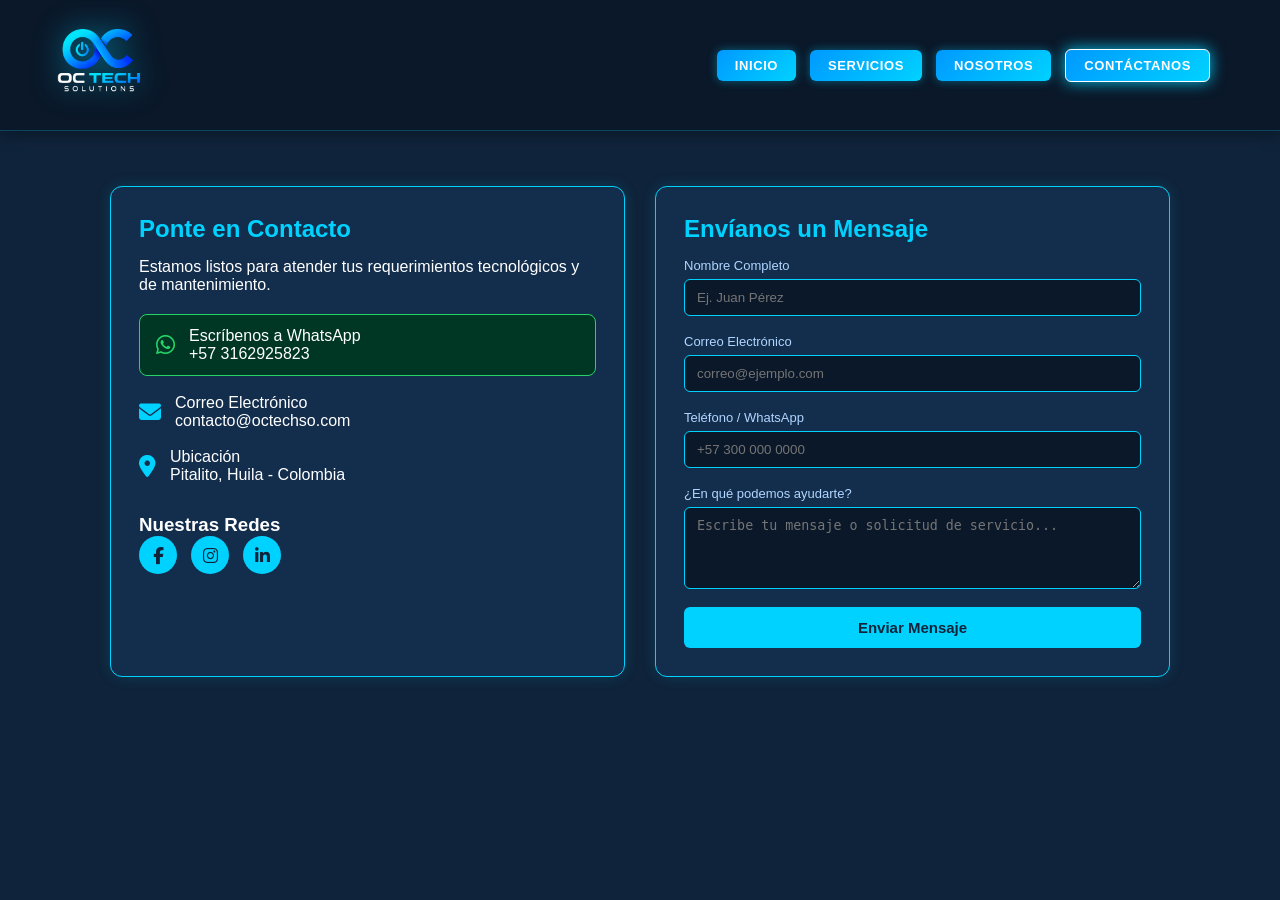
==== contacto.html @ 6e37e87f "actualizacion encabezado" ====
<!DOCTYPE html>
<html lang="es">
<head>
    <meta charset="UTF-8">
    <meta name="viewport" content="width=device-width, initial-scale=1.0">
    <title>Contacto - OC Tech Solutions</title>
    <link rel="stylesheet" href="https://cdnjs.cloudflare.com/ajax/libs/font-awesome/6.4.0/css/all.min.css">
    <link rel="stylesheet" href="css/styles.css">
</head>
<body class="contact-body">

    <!-- Navegación Superior Alineada en la línea central -->
    <header class="header-navbar">
        <div class="logo-container">
            <a href="index.html">
                <img src="assets/img/OCTECHa.png" alt="OC Tech Solutions" class="logo">
            </a>
        </div>
        <nav class="nav-links">
            <a href="index.html" class="btn-glow">INICIO</a>
            <a href="index.html#servicios" class="btn-glow">SERVICIOS</a>
            <a href="index.html#nosotros" class="btn-glow">NOSOTROS</a>
            <a href="contacto.html" class="btn-glow active">CONTÁCTANOS</a>
        </nav>
    </header>

    <!-- Contenedor de Formulario e Información -->
    <main class="contact-container">
        
        <section class="contact-info-card">
            <h2>Ponte en Contacto</h2>
            <p>Estamos listos para atender tus requerimientos tecnológicos y de mantenimiento.</p>

            <div class="info-items">
                <a href="https://wa.me/573162925823?text=Hola,%20me%20gustaría%20obtener%20más%20información" target="_blank" class="info-item whatsapp-btn">
                    <i class="fa-brands fa-whatsapp"></i>
                    <div>
                        <span>Escríbenos a WhatsApp</span>
                        <p>+57 3162925823</p>
                    </div>
                </a>

                <div class="info-item">
                    <i class="fa-solid fa-envelope"></i>
                    <div>
                        <span>Correo Electrónico</span>
                        <p>contacto@octechso.com</p>
                    </div>
                </div>

                <div class="info-item">
                    <i class="fa-solid fa-location-dot"></i>
                    <div>
                        <span>Ubicación</span>
                        <p>Pitalito, Huila - Colombia</p>
                    </div>
                </div>
            </div>

            <div class="social-media">
                <h3>Nuestras Redes</h3>
                <div class="social-icons">
                    <a href="https://facebook.com" target="_blank" aria-label="Facebook"><i class="fa-brands fa-facebook-f"></i></a>
                    <a href="https://instagram.com" target="_blank" aria-label="Instagram"><i class="fa-brands fa-instagram"></i></a>
                    <a href="https://linkedin.com" target="_blank" aria-label="LinkedIn"><i class="fa-brands fa-linkedin-in"></i></a>
                </div>
            </div>
        </section>

        <section class="contact-form-card">
            <h2>Envíanos un Mensaje</h2>
            <form id="contactForm">
                <div class="input-group">
                    <label for="nombre">Nombre Completo</label>
                    <input type="text" id="nombre" name="nombre" placeholder="Ej. Juan Pérez" required>
                </div>

                <div class="input-group">
                    <label for="email">Correo Electrónico</label>
                    <input type="email" id="email" name="email" placeholder="correo@ejemplo.com" required>
                </div>

                <div class="input-group">
                    <label for="telefono">Teléfono / WhatsApp</label>
                    <input type="tel" id="telefono" name="telefono" placeholder="+57 300 000 0000">
                </div>

                <div class="input-group">
                    <label for="mensaje">¿En qué podemos ayudarte?</label>
                    <textarea id="mensaje" name="mensaje" rows="4" placeholder="Escribe tu mensaje o solicitud de servicio..." required></textarea>
                </div>

                <button type="submit" class="submit-btn">Enviar Mensaje</button>
            </form>
        </section>

    </main>

</body>
</html>
---- css/styles.css ----
/* ==========================================================
   CONFIGURACIÓN GENERAL - TONO AZUL ESTILO INTEL / TECH ELEGANTE
   ========================================================== */
:root {
    --primary-light-blue: #00d2ff;
    --accent-glow: rgba(0, 210, 255, 0.5);
    /* Azul más claro, elegante estilo Intel/Tech corporativo */
    --bg-dark: #0f233a; 
    --bg-header: #0a1829;
    --card-bg: #132e4d;
}

* {
    box-sizing: border-box;
    margin: 0;
    padding: 0;
}

body {
    background-color: var(--bg-dark);
    color: #ffffff;
    font-family: 'Segoe UI', Tahoma, Geneva, Verdana, sans-serif;
    min-height: 100vh;
}

/* ==========================================================
   HEADER Y NAVBAR - CENTRADO Y LOGO MÁS GRANDE
   ========================================================== */
.header-navbar {
    width: 100%;
    background-color: var(--bg-header);
    padding: 15px 50px;
    display: flex;
    justify-content: space-between;
    align-items: center; /* Alinea verticalmente el logo y los botones al centro */
    box-shadow: 0 4px 15px rgba(0, 0, 0, 0.3);
    border-bottom: 1px solid rgba(0, 210, 255, 0.25);
}

/* Logo más grande y bien proporcionado en la barra */
.header-navbar .logo-container {
    display: flex;
    align-items: center;
}

.header-navbar .logo-container img {
    height: 100px; /* Aumentado a 100px para mayor presencia */
    width: auto;
    display: block;
    filter: drop-shadow(0 0 14px var(--accent-glow));
    transition: transform 0.3s ease;
}

.header-navbar .logo-container img:hover {
    transform: scale(1.04);
}

/* Menú de enlaces más centrado y equilibrado */
.nav-links {
    display: flex;
    align-items: center;
    justify-content: center;
    gap: 14px; /* Un poco más juntos para dar más espacio */
    margin-left: auto; /* Mantiene el grupo en una posición armónica */
    margin-right: 20px;
}

/* Botones con tamaño más moderado, elegante y sutil */
.btn-glow {
    background: linear-gradient(135deg, #0099ff, #00d2ff);
    color: #ffffff !important;
    padding: 8px 18px; /* Reducido para que no queden gigantes */
    border-radius: 6px;
    font-size: 13px;   /* Tamaño de letra más sutil y estilizado */
    font-weight: 700;
    text-decoration: none;
    text-transform: uppercase;
    letter-spacing: 0.6px;
    box-shadow: 0 0 10px rgba(0, 210, 255, 0.4);
    transition: all 0.3s ease-in-out;
    display: inline-flex;
    align-items: center;
    justify-content: center;
}

.btn-glow:hover {
    transform: translateY(-2px);
    box-shadow: 0 0 18px rgba(0, 210, 255, 0.8);
    background: linear-gradient(135deg, #00b4db, #00e5ff);
}

.btn-glow.active {
    border: 1.5px solid #ffffff;
    box-shadow: 0 0 15px rgba(0, 210, 255, 0.9);
}

/* ==========================================================
   PÁGINA PRINCIPAL / SLIDER & SERVICIOS
   ========================================================== */
.main-content {
    max-width: 1200px;
    margin: 35px auto;
    padding: 0 20px;
}

.slider-container {
    position: relative;
    width: 100%;
    max-width: 850px;
    height: 420px;
    margin: 0 auto 40px auto;
    overflow: hidden;
    border-radius: 12px;
    border: 2px solid var(--primary-light-blue);
    box-shadow: 0 6px 25px var(--accent-glow);
    background-color: #0d223a;
}

.slide img {
    width: 100%;
    height: 100%;
    object-fit: cover;
    display: block;
}

.slide-caption {
    position: absolute;
    bottom: 0;
    width: 100%;
    padding: 14px;
    background: rgba(10, 24, 41, 0.88);
    color: #ffffff;
    text-align: center;
    font-size: 17px;
    font-weight: 600;
}

.services-section {
    margin-top: 35px;
    text-align: center;
}

.section-title {
    font-size: 30px;
    color: var(--primary-light-blue);
    margin-bottom: 25px;
}

.services-grid {
    display: grid;
    grid-template-columns: repeat(auto-fit, minmax(240px, 1fr));
    gap: 22px;
}

.service-card {
    background: var(--card-bg);
    border: 1px solid var(--primary-light-blue);
    border-radius: 10px;
    padding: 22px;
    text-align: left;
    box-shadow: 0 4px 15px rgba(0, 210, 255, 0.15);
    transition: transform 0.3s ease;
}

.service-card:hover {
    transform: translateY(-4px);
}

.service-card h3 {
    color: #ffffff;
    margin-bottom: 10px;
    font-size: 18px;
}

.service-card p {
    color: #b0d5ff;
    font-size: 14px;
    line-height: 1.5;
}

/* ==========================================================
   PÁGINA DE CONTACTO (contacto.html)
   ========================================================== */
.contact-container {
    max-width: 1100px;
    margin: 35px auto;
    padding: 20px;
    display: grid;
    grid-template-columns: 1fr 1fr;
    gap: 30px;
}

.contact-info-card, .contact-form-card {
    background: var(--card-bg);
    border: 1px solid var(--primary-light-blue);
    border-radius: 12px;
    padding: 28px;
    box-shadow: 0 0 15px rgba(0, 210, 255, 0.15);
}

.contact-info-card h2, .contact-form-card h2 {
    color: var(--primary-light-blue);
    margin-bottom: 15px;
}

.info-items {
    margin-top: 20px;
    display: flex;
    flex-direction: column;
    gap: 18px;
}

.info-item {
    display: flex;
    align-items: center;
    gap: 14px;
    color: #ffffff;
    text-decoration: none;
}

.info-item i {
    font-size: 22px;
    color: var(--primary-light-blue);
}

.whatsapp-btn {
    background: #003624;
    border: 1px solid #25d366;
    padding: 12px 16px;
    border-radius: 8px;
    transition: transform 0.2s, box-shadow 0.2s;
}

.whatsapp-btn i {
    color: #25d366;
}

.whatsapp-btn:hover {
    transform: translateY(-2px);
    box-shadow: 0 0 10px rgba(37, 211, 102, 0.4);
}

.social-media {
    margin-top: 30px;
}

.social-icons {
    display: flex;
    gap: 14px;
}

.social-icons a {
    width: 38px;
    height: 38px;
    border-radius: 50%;
    background: var(--primary-light-blue);
    color: var(--bg-dark);
    display: flex;
    align-items: center;
    justify-content: center;
    text-decoration: none;
    font-size: 17px;
    transition: background 0.3s, transform 0.2s;
}

.social-icons a:hover {
    background: #ffffff;
    transform: scale(1.1);
}

.input-group {
    margin-bottom: 18px;
    display: flex;
    flex-direction: column;
}

.input-group label {
    margin-bottom: 6px;
    font-size: 13px;
    color: #b0d5ff;
}

.input-group input, .input-group textarea {
    background: var(--bg-header);
    border: 1px solid var(--primary-light-blue);
    color: #ffffff;
    padding: 10px 12px;
    border-radius: 6px;
    outline: none;
}

.input-group input:focus, .input-group textarea:focus {
    border-color: #00e5ff;
    box-shadow: 0 0 8px rgba(0, 229, 255, 0.5);
}

.submit-btn {
    width: 100%;
    background: var(--primary-light-blue);
    color: var(--bg-dark);
    font-weight: bold;
    padding: 12px;
    border: none;
    border-radius: 6px;
    cursor: pointer;
    font-size: 15px;
    transition: background 0.3s;
}

.submit-btn:hover {
    background: #ffffff;
}

/* RESPONSIVO PARA MÓVILES */
@media (max-width: 900px) {
    .header-navbar {
        flex-direction: column;
        gap: 15px;
        padding: 15px;
    }
    
    .nav-links {
        margin-left: 0;
        margin-right: 0;
        flex-wrap: wrap;
        justify-content: center;
    }

    .contact-container {
        grid-template-columns: 1fr;
    }
}
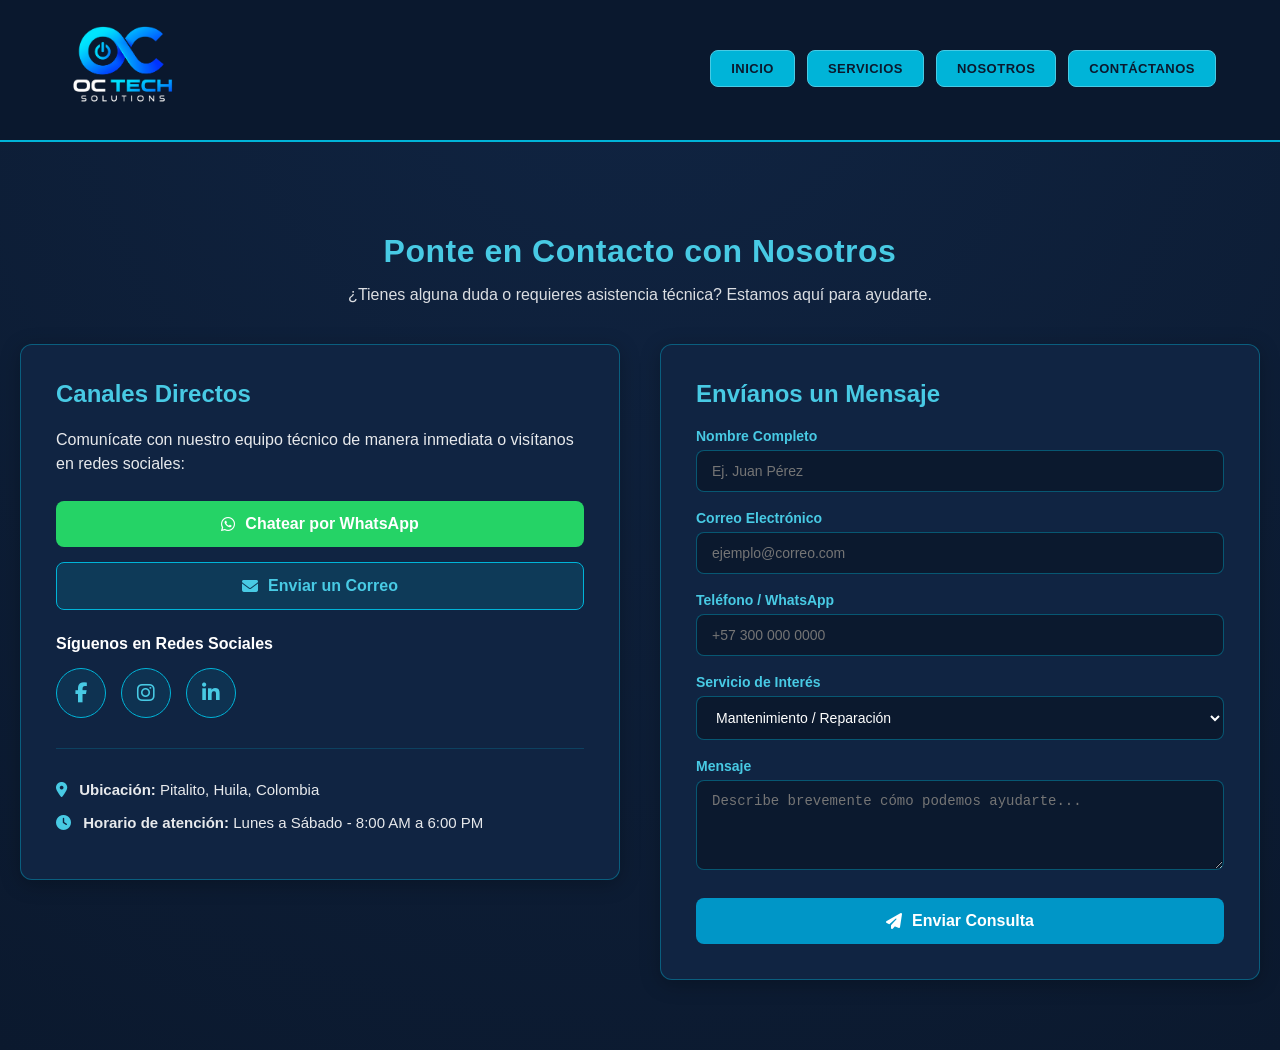
==== commit 88ddbd9d: "Formulario conectado con Google Drive OCTECHSolution" ====
--- a/contacto.html
+++ b/contacto.html
@@ -1,100 +1,111 @@
 <!DOCTYPE html>
 <html lang="es">
 <head>
-    <meta charset="UTF-8">
-    <meta name="viewport" content="width=device-width, initial-scale=1.0">
-    <title>Contacto - OC Tech Solutions</title>
-    <link rel="stylesheet" href="https://cdnjs.cloudflare.com/ajax/libs/font-awesome/6.4.0/css/all.min.css">
-    <link rel="stylesheet" href="css/styles.css">
+  <meta charset="UTF-8">
+  <meta name="viewport" content="width=device-width, initial-scale=1.0">
+  <title>Contáctanos | OCTech Solutions</title>
+  <link rel="stylesheet" href="css/styles.css">
+  <!-- Iconos de FontAwesome para WhatsApp y Redes Sociales -->
+  <link rel="stylesheet" href="https://cdnjs.cloudflare.com/ajax/libs/font-awesome/6.4.0/css/all.min.css">
 </head>
-<body class="contact-body">
+<body>
 
-    <!-- Navegación Superior Alineada en la línea central -->
-    <header class="header-navbar">
-        <div class="logo-container">
-            <a href="index.html">
-                <img src="assets/img/OCTECHa.png" alt="OC Tech Solutions" class="logo">
-            </a>
+  <!-- ENCABEZADO -->
+  <header class="header">
+    <div class="nav-container">
+      <a href="index.html" class="logo-link">
+        <img src="assets/img/OCTECHa.png" alt="OC Tech Solutions Logo" class="logo-img">
+      </a>
+      <nav class="nav-menu">
+        <a href="index.html#inicio" class="nav-btn">INICIO</a>
+        <a href="index.html#servicios" class="nav-btn">SERVICIOS</a>
+        <a href="index.html#nosotros" class="nav-btn">NOSOTROS</a>
+        <a href="contacto.html" class="nav-btn btn-highlight active">CONTÁCTANOS</a>
+      </nav>
+    </div>
+  </header>
+
+  <!-- SECCIÓN PRINCIPAL DE CONTACTO -->
+  <main class="section-container">
+    <h1 class="section-title">Ponte en Contacto con Nosotros</h1>
+    <p class="section-subtitle">¿Tienes alguna duda o requieres asistencia técnica? Estamos aquí para ayudarte.</p>
+
+    <div class="contact-page-grid">
+      <!-- TARJETA DE CANALES Y REDES SOCIALES -->
+      <div class="contact-card-info">
+        <h2>Canales Directos</h2>
+        <p>Comunícate con nuestro equipo técnico de manera inmediata o visítanos en redes sociales:</p>
+        
+        <div class="contact-buttons-group">
+          <!-- Botón Directo a WhatsApp -->
+          <a href="https://wa.me/573162925823?text=Hola,%20requiero%20información%20sobre%20sus%20servicios%20de%20OC%20Tech%20Solutions" target="_blank" class="btn-whatsapp">
+            <i class="fab fa-whatsapp"></i> Chatear por WhatsApp
+          </a>
+
+          <!-- Botón Correo Electrónico -->
+          <a href="mailto:octechsolu@gmail.com" class="btn-email">
+            <i class="fas fa-envelope"></i> Enviar un Correo
+          </a>
         </div>
-        <nav class="nav-links">
-            <a href="index.html" class="btn-glow">INICIO</a>
-            <a href="index.html#servicios" class="btn-glow">SERVICIOS</a>
-            <a href="index.html#nosotros" class="btn-glow">NOSOTROS</a>
-            <a href="contacto.html" class="btn-glow active">CONTÁCTANOS</a>
-        </nav>
-    </header>
 
-    <!-- Contenedor de Formulario e Información -->
-    <main class="contact-container">
-        
-        <section class="contact-info-card">
-            <h2>Ponte en Contacto</h2>
-            <p>Estamos listos para atender tus requerimientos tecnológicos y de mantenimiento.</p>
+        <div class="social-links-container">
+          <h3>Síguenos en Redes Sociales</h3>
+          <div class="social-icons">
+            <a href="https://facebook.com" target="_blank" class="social-icon facebook" title="Facebook"><i class="fab fa-facebook-f"></i></a>
+            <a href="https://instagram.com" target="_blank" class="social-icon instagram" title="Instagram"><i class="fab fa-instagram"></i></a>
+            <a href="https://linkedin.com" target="_blank" class="social-icon linkedin" title="LinkedIn"><i class="fab fa-linkedin-in"></i></a>
+          </div>
+        </div>
 
-            <div class="info-items">
-                <a href="https://wa.me/573162925823?text=Hola,%20me%20gustaría%20obtener%20más%20información" target="_blank" class="info-item whatsapp-btn">
-                    <i class="fa-brands fa-whatsapp"></i>
-                    <div>
-                        <span>Escríbenos a WhatsApp</span>
-                        <p>+57 3162925823</p>
-                    </div>
-                </a>
+        <div class="location-box">
+          <p><i class="fas fa-map-marker-alt"></i> <strong>Ubicación:</strong> Pitalito, Huila, Colombia</p>
+          <p><i class="fas fa-clock"></i> <strong>Horario de atención:</strong> Lunes a Sábado - 8:00 AM a 6:00 PM</p>
+        </div>
+      </div>
 
-                <div class="info-item">
-                    <i class="fa-solid fa-envelope"></i>
-                    <div>
-                        <span>Correo Electrónico</span>
-                        <p>contacto@octechso.com</p>
-                    </div>
-                </div>
+      <!-- FORMULARIO BIEN DISEÑADO -->
+      <div class="contact-card-form">
+        <h2>Envíanos un Mensaje</h2>
+        <form id="contactPageForm" class="styled-contact-form">
+          <div class="form-group">
+            <label for="nombre">Nombre Completo</label>
+            <input type="text" id="nombre" placeholder="Ej. Juan Pérez" required>
+          </div>
 
-                <div class="info-item">
-                    <i class="fa-solid fa-location-dot"></i>
-                    <div>
-                        <span>Ubicación</span>
-                        <p>Pitalito, Huila - Colombia</p>
-                    </div>
-                </div>
-            </div>
+          <div class="form-group">
+            <label for="email">Correo Electrónico</label>
+            <input type="email" id="email" placeholder="ejemplo@correo.com" required>
+          </div>
 
-            <div class="social-media">
-                <h3>Nuestras Redes</h3>
-                <div class="social-icons">
-                    <a href="https://facebook.com" target="_blank" aria-label="Facebook"><i class="fa-brands fa-facebook-f"></i></a>
-                    <a href="https://instagram.com" target="_blank" aria-label="Instagram"><i class="fa-brands fa-instagram"></i></a>
-                    <a href="https://linkedin.com" target="_blank" aria-label="LinkedIn"><i class="fa-brands fa-linkedin-in"></i></a>
-                </div>
-            </div>
-        </section>
+          <div class="form-group">
+            <label for="telefono">Teléfono / WhatsApp</label>
+            <input type="tel" id="telefono" placeholder="+57 300 000 0000">
+          </div>
 
-        <section class="contact-form-card">
-            <h2>Envíanos un Mensaje</h2>
-            <form id="contactForm">
-                <div class="input-group">
-                    <label for="nombre">Nombre Completo</label>
-                    <input type="text" id="nombre" name="nombre" placeholder="Ej. Juan Pérez" required>
-                </div>
+          <div class="form-group">
+            <label for="asunto">Servicio de Interés</label>
+            <select id="asunto">
+              <option value="mantenimiento">Mantenimiento / Reparación</option>
+              <option value="software">Soporte de Software</option>
+              <option value="venta">Venta de Equipos</option>
+              <option value="redes">Soluciones de Red / TI</option>
+              <option value="otro">Otro tipo de consulta</option>
+            </select>
+          </div>
 
-                <div class="input-group">
-                    <label for="email">Correo Electrónico</label>
-                    <input type="email" id="email" name="email" placeholder="correo@ejemplo.com" required>
-                </div>
+          <div class="form-group">
+            <label for="mensaje">Mensaje</label>
+            <textarea id="mensaje" rows="4" placeholder="Describe brevemente cómo podemos ayudarte..." required></textarea>
+          </div>
 
-                <div class="input-group">
-                    <label for="telefono">Teléfono / WhatsApp</label>
-                    <input type="tel" id="telefono" name="telefono" placeholder="+57 300 000 0000">
-                </div>
+          <button type="submit" class="btn-submit-page">
+            <i class="fas fa-paper-plane"></i> Enviar Consulta
+          </button>
+        </form>
+      </div>
+    </div>
+  </main>
 
-                <div class="input-group">
-                    <label for="mensaje">¿En qué podemos ayudarte?</label>
-                    <textarea id="mensaje" name="mensaje" rows="4" placeholder="Escribe tu mensaje o solicitud de servicio..." required></textarea>
-                </div>
-
-                <button type="submit" class="submit-btn">Enviar Mensaje</button>
-            </form>
-        </section>
-
-    </main>
-
+  <script src="js/slider.js"></script>
 </body>
 </html>
--- a/css/styles.css
+++ b/css/styles.css
@@ -1,332 +1,480 @@
-/* ==========================================================
-   CONFIGURACIÓN GENERAL - TONO AZUL ESTILO INTEL / TECH ELEGANTE
-   ========================================================== */
-:root {
-    --primary-light-blue: #00d2ff;
-    --accent-glow: rgba(0, 210, 255, 0.5);
-    /* Azul más claro, elegante estilo Intel/Tech corporativo */
-    --bg-dark: #0f233a; 
-    --bg-header: #0a1829;
-    --card-bg: #132e4d;
-}
-
-* {
-    box-sizing: border-box;
-    margin: 0;
-    padding: 0;
+/* =========================================================
+   CONFIGURACIÓN GENERAL Y FONDO AZUL MODERNO
+   ========================================================= */
+html {
+  scroll-behavior: smooth;
+  font-family: 'Segoe UI', Tahoma, Geneva, Verdana, sans-serif;
+  background-color: #0b192e;
+  color: #ffffff;
+  margin: 0;
+  padding: 0;
 }
 
 body {
-    background-color: var(--bg-dark);
-    color: #ffffff;
-    font-family: 'Segoe UI', Tahoma, Geneva, Verdana, sans-serif;
-    min-height: 100vh;
-}
-
-/* ==========================================================
-   HEADER Y NAVBAR - CENTRADO Y LOGO MÁS GRANDE
-   ========================================================== */
-.header-navbar {
-    width: 100%;
-    background-color: var(--bg-header);
-    padding: 15px 50px;
-    display: flex;
-    justify-content: space-between;
-    align-items: center; /* Alinea verticalmente el logo y los botones al centro */
-    box-shadow: 0 4px 15px rgba(0, 0, 0, 0.3);
-    border-bottom: 1px solid rgba(0, 210, 255, 0.25);
-}
-
-/* Logo más grande y bien proporcionado en la barra */
-.header-navbar .logo-container {
-    display: flex;
-    align-items: center;
-}
-
-.header-navbar .logo-container img {
-    height: 100px; /* Aumentado a 100px para mayor presencia */
-    width: auto;
-    display: block;
-    filter: drop-shadow(0 0 14px var(--accent-glow));
-    transition: transform 0.3s ease;
-}
-
-.header-navbar .logo-container img:hover {
-    transform: scale(1.04);
-}
-
-/* Menú de enlaces más centrado y equilibrado */
-.nav-links {
-    display: flex;
-    align-items: center;
-    justify-content: center;
-    gap: 14px; /* Un poco más juntos para dar más espacio */
-    margin-left: auto; /* Mantiene el grupo en una posición armónica */
-    margin-right: 20px;
-}
-
-/* Botones con tamaño más moderado, elegante y sutil */
-.btn-glow {
-    background: linear-gradient(135deg, #0099ff, #00d2ff);
-    color: #ffffff !important;
-    padding: 8px 18px; /* Reducido para que no queden gigantes */
-    border-radius: 6px;
-    font-size: 13px;   /* Tamaño de letra más sutil y estilizado */
-    font-weight: 700;
-    text-decoration: none;
-    text-transform: uppercase;
-    letter-spacing: 0.6px;
-    box-shadow: 0 0 10px rgba(0, 210, 255, 0.4);
-    transition: all 0.3s ease-in-out;
-    display: inline-flex;
-    align-items: center;
-    justify-content: center;
-}
-
-.btn-glow:hover {
-    transform: translateY(-2px);
-    box-shadow: 0 0 18px rgba(0, 210, 255, 0.8);
-    background: linear-gradient(135deg, #00b4db, #00e5ff);
-}
-
-.btn-glow.active {
-    border: 1.5px solid #ffffff;
-    box-shadow: 0 0 15px rgba(0, 210, 255, 0.9);
-}
-
-/* ==========================================================
-   PÁGINA PRINCIPAL / SLIDER & SERVICIOS
-   ========================================================== */
-.main-content {
-    max-width: 1200px;
-    margin: 35px auto;
-    padding: 0 20px;
+  margin: 0;
+  padding: 0;
+  background: radial-gradient(circle at top center, #102442 0%, #0b192e 100%);
+  min-height: 100vh;
+}
+
+/* =========================================================
+   ENCABEZADO Y LOGO DESTACADO
+   ========================================================= */
+.header {
+  width: 100%;
+  background-color: rgba(11, 25, 46, 0.95);
+  padding: 10px 5%;
+  position: sticky;
+  top: 0;
+  z-index: 1000;
+  border-bottom: 2px solid #00b4d8;
+  box-sizing: border-box;
+  backdrop-filter: blur(8px);
+}
+
+.nav-container {
+  max-width: 1300px;
+  margin: 0 auto;
+  display: flex;
+  justify-content: space-between;
+  align-items: center;
+}
+
+.logo-link {
+  display: flex;
+  align-items: center;
+  text-decoration: none;
+}
+
+.logo-img {
+  height: 120px;
+  width: auto;
+  display: block;
+  object-fit: contain;
+  transition: transform 0.3s ease;
+}
+
+.logo-img:hover {
+  transform: scale(1.04);
+}
+
+/* =========================================================
+   BOTONES DE NAVEGACIÓN
+   ========================================================= */
+.nav-menu {
+  display: flex;
+  align-items: center;
+  gap: 12px;
+}
+
+.nav-btn {
+  color: #ffffff;
+  text-decoration: none;
+  font-weight: 600;
+  font-size: 13px;
+  padding: 10px 20px;
+  border-radius: 8px;
+  background-color: #0096c7;
+  border: 1px solid #00b4d8;
+  transition: all 0.3s ease;
+  letter-spacing: 0.5px;
+  display: inline-block;
+  text-align: center;
+}
+
+.nav-btn:hover,
+.nav-btn.active {
+  background-color: #00b4d8;
+  color: #0b192e;
+  border-color: #48cae4;
+  font-weight: 700;
+  transform: translateY(-2px);
+}
+
+.btn-highlight {
+  background-color: #0077b6;
+  border-color: #0096c7;
+}
+
+.btn-highlight:hover {
+  background-color: #00b4d8;
+  color: #0b192e;
+}
+
+/* =========================================================
+   CARRUSEL / SLIDER DE IMÁGENES
+   ========================================================= */
+.hero-section {
+  padding: 30px 20px;
+  display: flex;
+  justify-content: center;
 }
 
 .slider-container {
-    position: relative;
-    width: 100%;
-    max-width: 850px;
-    height: 420px;
-    margin: 0 auto 40px auto;
-    overflow: hidden;
-    border-radius: 12px;
-    border: 2px solid var(--primary-light-blue);
-    box-shadow: 0 6px 25px var(--accent-glow);
-    background-color: #0d223a;
+  position: relative;
+  max-width: 950px;
+  width: 100%;
+  overflow: hidden;
+  border-radius: 12px;
+  border: 2px solid #0096c7;
+  box-shadow: 0 4px 20px rgba(0, 150, 199, 0.25);
+}
+
+.slider {
+  position: relative;
+  width: 100%;
+  height: 460px;
+}
+
+.slide {
+  position: absolute;
+  top: 0;
+  left: 0;
+  width: 100%;
+  height: 100%;
+  opacity: 0;
+  transition: opacity 0.8s ease-in-out;
+}
+
+.slide.active {
+  opacity: 1;
 }
 
 .slide img {
-    width: 100%;
-    height: 100%;
-    object-fit: cover;
-    display: block;
-}
-
-.slide-caption {
-    position: absolute;
-    bottom: 0;
-    width: 100%;
-    padding: 14px;
-    background: rgba(10, 24, 41, 0.88);
-    color: #ffffff;
-    text-align: center;
-    font-size: 17px;
-    font-weight: 600;
-}
-
-.services-section {
-    margin-top: 35px;
-    text-align: center;
+  width: 100%;
+  height: 100%;
+  object-fit: cover;
+}
+
+.caption {
+  position: absolute;
+  bottom: 0;
+  width: 100%;
+  background: rgba(11, 25, 46, 0.88);
+  color: #90e0ef;
+  text-align: center;
+  padding: 14px;
+  font-size: 18px;
+  font-weight: 600;
+  box-sizing: border-box;
+  border-top: 1px solid rgba(0, 180, 216, 0.3);
+}
+
+.prev-btn, .next-btn {
+  position: absolute;
+  top: 50%;
+  transform: translateY(-50%);
+  background: rgba(11, 25, 46, 0.8);
+  color: #00b4d8;
+  border: 1px solid #0096c7;
+  padding: 12px 16px;
+  cursor: pointer;
+  border-radius: 50%;
+  font-size: 18px;
+  z-index: 10;
+  transition: all 0.3s;
+}
+
+.prev-btn:hover, .next-btn:hover {
+  background: #00b4d8;
+  color: #0b192e;
+}
+
+.prev-btn { left: 15px; }
+.next-btn { right: 15px; }
+
+/* =========================================================
+   SECCIONES GENERALES
+   ========================================================= */
+.section-container {
+  max-width: 1250px;
+  margin: 0 auto;
+  padding: 70px 20px;
+}
+
+.bg-alt {
+  background-color: rgba(16, 36, 66, 0.6);
+  border-top: 1px solid rgba(0, 180, 216, 0.2);
+  border-bottom: 1px solid rgba(0, 180, 216, 0.2);
 }
 
 .section-title {
-    font-size: 30px;
-    color: var(--primary-light-blue);
-    margin-bottom: 25px;
-}
-
+  text-align: center;
+  color: #48cae4;
+  font-size: 32px;
+  margin-bottom: 15px;
+  letter-spacing: 0.5px;
+}
+
+.section-subtitle {
+  text-align: center;
+  color: rgba(255, 255, 255, 0.85);
+  margin-bottom: 40px;
+  font-size: 16px;
+}
+
+/* SERVICIOS */
 .services-grid {
-    display: grid;
-    grid-template-columns: repeat(auto-fit, minmax(240px, 1fr));
-    gap: 22px;
+  display: grid;
+  grid-template-columns: repeat(auto-fit, minmax(250px, 1fr));
+  gap: 25px;
 }
 
 .service-card {
-    background: var(--card-bg);
-    border: 1px solid var(--primary-light-blue);
-    border-radius: 10px;
-    padding: 22px;
-    text-align: left;
-    box-shadow: 0 4px 15px rgba(0, 210, 255, 0.15);
-    transition: transform 0.3s ease;
+  border: 1px solid rgba(0, 180, 216, 0.4);
+  border-radius: 10px;
+  padding: 25px;
+  background-color: rgba(16, 36, 66, 0.7);
+  box-shadow: 0 4px 15px rgba(0, 0, 0, 0.2);
+  transition: all 0.3s ease;
+}
+
+.service-card h3 {
+  color: #48cae4;
+  margin-top: 0;
 }
 
 .service-card:hover {
-    transform: translateY(-4px);
-}
-
-.service-card h3 {
-    color: #ffffff;
-    margin-bottom: 10px;
-    font-size: 18px;
-}
-
-.service-card p {
-    color: #b0d5ff;
-    font-size: 14px;
-    line-height: 1.5;
-}
-
-/* ==========================================================
-   PÁGINA DE CONTACTO (contacto.html)
-   ========================================================== */
-.contact-container {
-    max-width: 1100px;
-    margin: 35px auto;
-    padding: 20px;
-    display: grid;
-    grid-template-columns: 1fr 1fr;
-    gap: 30px;
-}
-
-.contact-info-card, .contact-form-card {
-    background: var(--card-bg);
-    border: 1px solid var(--primary-light-blue);
-    border-radius: 12px;
-    padding: 28px;
-    box-shadow: 0 0 15px rgba(0, 210, 255, 0.15);
-}
-
-.contact-info-card h2, .contact-form-card h2 {
-    color: var(--primary-light-blue);
-    margin-bottom: 15px;
-}
-
-.info-items {
-    margin-top: 20px;
-    display: flex;
-    flex-direction: column;
-    gap: 18px;
-}
-
-.info-item {
-    display: flex;
-    align-items: center;
-    gap: 14px;
-    color: #ffffff;
-    text-decoration: none;
-}
-
-.info-item i {
-    font-size: 22px;
-    color: var(--primary-light-blue);
-}
-
-.whatsapp-btn {
-    background: #003624;
-    border: 1px solid #25d366;
-    padding: 12px 16px;
-    border-radius: 8px;
-    transition: transform 0.2s, box-shadow 0.2s;
-}
-
-.whatsapp-btn i {
-    color: #25d366;
-}
-
-.whatsapp-btn:hover {
-    transform: translateY(-2px);
-    box-shadow: 0 0 10px rgba(37, 211, 102, 0.4);
-}
-
-.social-media {
-    margin-top: 30px;
+  transform: translateY(-5px);
+  border-color: #00b4d8;
+  box-shadow: 0 6px 20px rgba(0, 180, 216, 0.25);
+}
+
+/* NOSOTROS */
+.about-content {
+  display: flex;
+  flex-direction: column;
+  gap: 30px;
+}
+
+.about-text h3 {
+  color: #48cae4;
+  font-size: 22px;
+}
+
+.about-boxes {
+  display: grid;
+  grid-template-columns: 1fr 1fr;
+  gap: 25px;
+}
+
+.info-card {
+  border: 1px solid rgba(0, 180, 216, 0.3);
+  padding: 25px;
+  border-radius: 10px;
+  background-color: rgba(11, 25, 46, 0.7);
+}
+
+.info-card h4 {
+  color: #48cae4;
+  margin-top: 0;
+  font-size: 20px;
+}
+
+/* =========================================================
+   DISEÑO PROFESIONAL DE LA SECCIÓN CONTACTO
+   ========================================================= */
+.contact-page-grid {
+  display: grid;
+  grid-template-columns: 1fr 1fr;
+  gap: 40px;
+  align-items: start;
+}
+
+.contact-card-info, .contact-card-form {
+  background: #102442;
+  border: 1px solid rgba(0, 180, 216, 0.4);
+  border-radius: 12px;
+  padding: 35px;
+  box-shadow: 0 4px 20px rgba(0, 0, 0, 0.25);
+  box-sizing: border-box;
+}
+
+.contact-card-info h2, .contact-card-form h2 {
+  color: #48cae4;
+  margin-top: 0;
+  font-size: 24px;
+}
+
+.contact-card-info p {
+  color: rgba(255, 255, 255, 0.9);
+  line-height: 1.5;
+}
+
+.contact-buttons-group {
+  display: flex;
+  flex-direction: column;
+  gap: 15px;
+  margin: 25px 0;
+}
+
+/* Botón de WhatsApp destacado */
+.btn-whatsapp {
+  background-color: #25d366;
+  color: #ffffff;
+  padding: 14px 20px;
+  border-radius: 8px;
+  text-decoration: none;
+  font-weight: bold;
+  display: flex;
+  align-items: center;
+  justify-content: center;
+  gap: 10px;
+  font-size: 16px;
+  transition: transform 0.3s, background-color 0.3s;
+}
+
+.btn-whatsapp:hover {
+  background-color: #1ebd56;
+  transform: translateY(-2px);
+}
+
+/* Botón de Correo */
+.btn-email {
+  background-color: rgba(0, 180, 216, 0.15);
+  color: #48cae4;
+  border: 1px solid #00b4d8;
+  padding: 14px 20px;
+  border-radius: 8px;
+  text-decoration: none;
+  font-weight: bold;
+  display: flex;
+  align-items: center;
+  justify-content: center;
+  gap: 10px;
+  font-size: 16px;
+  transition: all 0.3s;
+}
+
+.btn-email:hover {
+  background-color: #00b4d8;
+  color: #0b192e;
+}
+
+/* Iconos de Redes Sociales (Facebook, Instagram, YouTube) */
+.social-links-container h3 {
+  color: #ffffff;
+  font-size: 16px;
+  margin-bottom: 15px;
 }
 
 .social-icons {
-    display: flex;
-    gap: 14px;
-}
-
-.social-icons a {
-    width: 38px;
-    height: 38px;
-    border-radius: 50%;
-    background: var(--primary-light-blue);
-    color: var(--bg-dark);
-    display: flex;
-    align-items: center;
-    justify-content: center;
-    text-decoration: none;
-    font-size: 17px;
-    transition: background 0.3s, transform 0.2s;
-}
-
-.social-icons a:hover {
-    background: #ffffff;
-    transform: scale(1.1);
-}
-
-.input-group {
-    margin-bottom: 18px;
-    display: flex;
-    flex-direction: column;
-}
-
-.input-group label {
-    margin-bottom: 6px;
-    font-size: 13px;
-    color: #b0d5ff;
-}
-
-.input-group input, .input-group textarea {
-    background: var(--bg-header);
-    border: 1px solid var(--primary-light-blue);
-    color: #ffffff;
-    padding: 10px 12px;
-    border-radius: 6px;
-    outline: none;
-}
-
-.input-group input:focus, .input-group textarea:focus {
-    border-color: #00e5ff;
-    box-shadow: 0 0 8px rgba(0, 229, 255, 0.5);
-}
-
-.submit-btn {
-    width: 100%;
-    background: var(--primary-light-blue);
-    color: var(--bg-dark);
-    font-weight: bold;
-    padding: 12px;
-    border: none;
-    border-radius: 6px;
-    cursor: pointer;
-    font-size: 15px;
-    transition: background 0.3s;
-}
-
-.submit-btn:hover {
-    background: #ffffff;
-}
-
-/* RESPONSIVO PARA MÓVILES */
-@media (max-width: 900px) {
-    .header-navbar {
-        flex-direction: column;
-        gap: 15px;
-        padding: 15px;
-    }
-    
-    .nav-links {
-        margin-left: 0;
-        margin-right: 0;
-        flex-wrap: wrap;
-        justify-content: center;
-    }
-
-    .contact-container {
-        grid-template-columns: 1fr;
-    }
+  display: flex;
+  gap: 15px;
+}
+
+.social-icon {
+  width: 48px;
+  height: 48px;
+  border-radius: 50%;
+  background: rgba(0, 180, 216, 0.1);
+  border: 1px solid #00b4d8;
+  color: #48cae4;
+  display: flex;
+  align-items: center;
+  justify-content: center;
+  text-decoration: none;
+  font-size: 20px;
+  transition: all 0.3s;
+}
+
+.social-icon:hover {
+  background: #00b4d8;
+  color: #0b192e;
+  transform: translateY(-3px);
+}
+
+.social-icon.facebook:hover { background-color: #1877f2; color: #fff; border-color: #1877f2; }
+.social-icon.instagram:hover { background-color: #e4405f; color: #fff; border-color: #e4405f; }
+.social-icon.youtube:hover { background-color: #ff0000; color: #fff; border-color: #ff0000; }
+
+.location-box {
+  margin-top: 30px;
+  padding-top: 20px;
+  border-top: 1px solid rgba(0, 180, 216, 0.2);
+  font-size: 15px;
+  color: rgba(255, 255, 255, 0.9);
+}
+
+.location-box p {
+  margin: 10px 0;
+}
+
+.location-box i {
+  color: #48cae4;
+  margin-right: 8px;
+}
+
+/* Formulario estilizado en tarjeta */
+.styled-contact-form {
+  display: flex;
+  flex-direction: column;
+  gap: 18px;
+}
+
+.form-group {
+  display: flex;
+  flex-direction: column;
+  gap: 6px;
+}
+
+.form-group label {
+  font-size: 14px;
+  color: #48cae4;
+  font-weight: 600;
+}
+
+.form-group input, 
+.form-group select, 
+.form-group textarea {
+  width: 100%;
+  box-sizing: border-box;
+  padding: 12px 15px;
+  border-radius: 8px;
+  border: 1px solid rgba(0, 180, 216, 0.4);
+  background-color: #0b192e;
+  color: #ffffff;
+  font-size: 14px;
+  outline: none;
+  transition: border-color 0.3s;
+}
+
+.form-group input:focus, 
+.form-group select:focus, 
+.form-group textarea:focus {
+  border-color: #00b4d8;
+}
+
+.btn-submit-page {
+  width: 100%;
+  padding: 14px;
+  background-color: #0096c7;
+  color: #ffffff;
+  border: none;
+  border-radius: 8px;
+  font-weight: bold;
+  font-size: 16px;
+  cursor: pointer;
+  display: flex;
+  align-items: center;
+  justify-content: center;
+  gap: 10px;
+  transition: all 0.3s ease;
+  margin-top: 10px;
+}
+
+.btn-submit-page:hover {
+  background-color: #00b4d8;
+  color: #0b192e;
+}
+
+/* RESPONSIVO */
+@media (max-width: 768px) {
+  .contact-page-grid, .about-boxes {
+    grid-template-columns: 1fr;
+  }
+  
+  .logo-img {
+    height: 85px;
+  }
 }
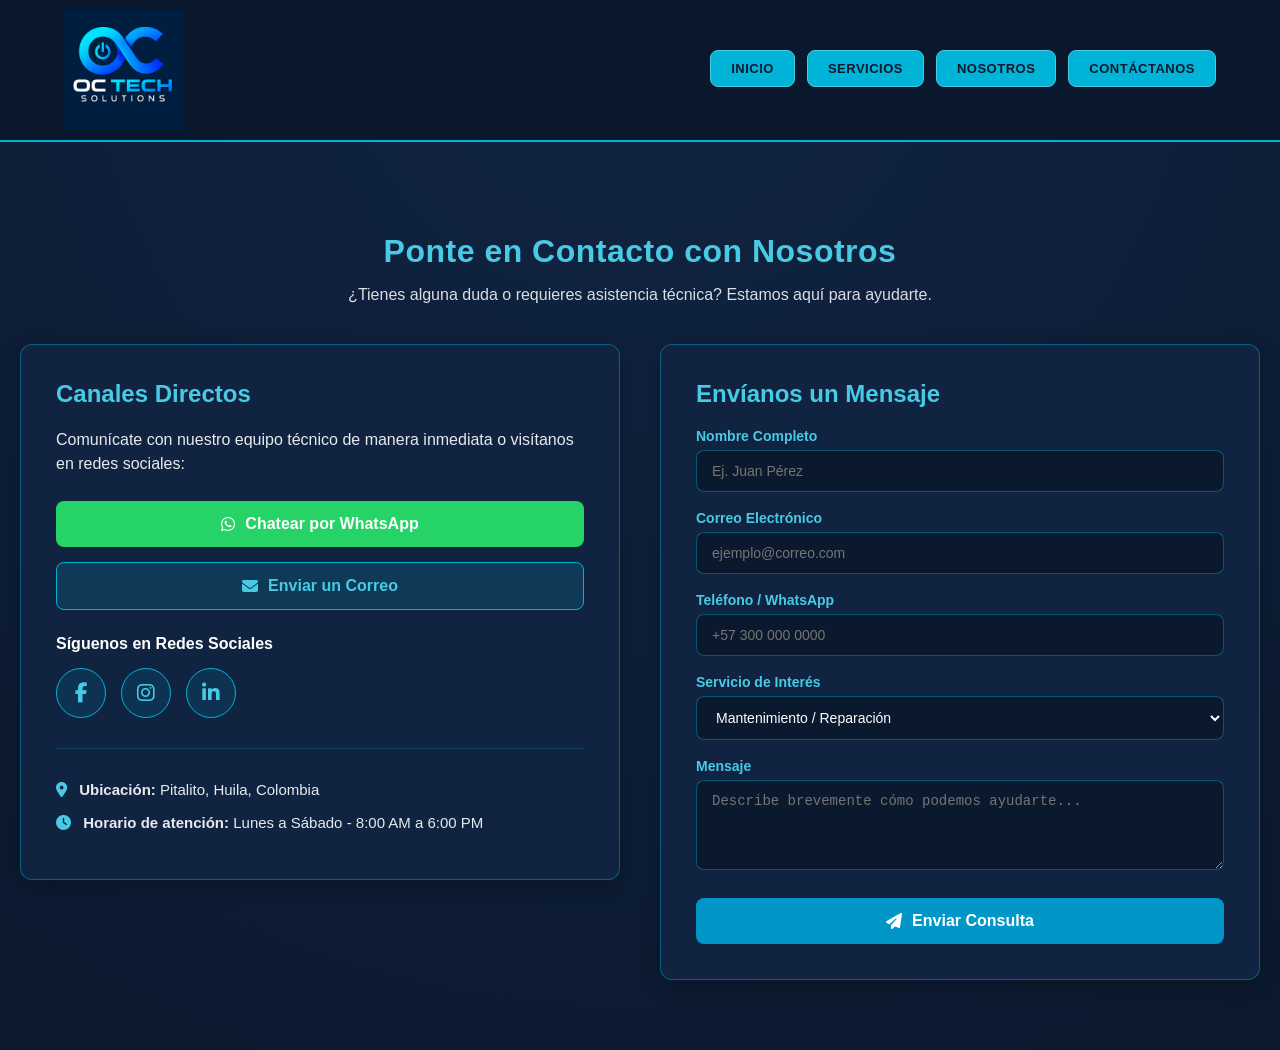
==== commit 0a277e49: "Actualizacion de rutas relativas para deployment" ====
--- a/contacto.html
+++ b/contacto.html
@@ -3,8 +3,8 @@
 <head>
   <meta charset="UTF-8">
   <meta name="viewport" content="width=device-width, initial-scale=1.0">
-  <title>Contáctanos | OCTech Solutions</title>
-  <link rel="stylesheet" href="css/styles.css">
+  <title>Contáctanos | octech Solutions</title>
+  <link rel="stylesheet" href="./css/styles.css">
   <!-- Iconos de FontAwesome para WhatsApp y Redes Sociales -->
   <link rel="stylesheet" href="https://cdnjs.cloudflare.com/ajax/libs/font-awesome/6.4.0/css/all.min.css">
 </head>
@@ -14,7 +14,7 @@
   <header class="header">
     <div class="nav-container">
       <a href="index.html" class="logo-link">
-        <img src="assets/img/OCTECHa.png" alt="OC Tech Solutions Logo" class="logo-img">
+        <img src="assets/img/logo.png" alt="OC Tech Solutions Logo" class="logo-img">
       </a>
       <nav class="nav-menu">
         <a href="index.html#inicio" class="nav-btn">INICIO</a>
@@ -106,6 +106,6 @@
     </div>
   </main>
 
-  <script src="js/slider.js"></script>
+  <script src="./js/slider.js"></script>
 </body>
 </html>
